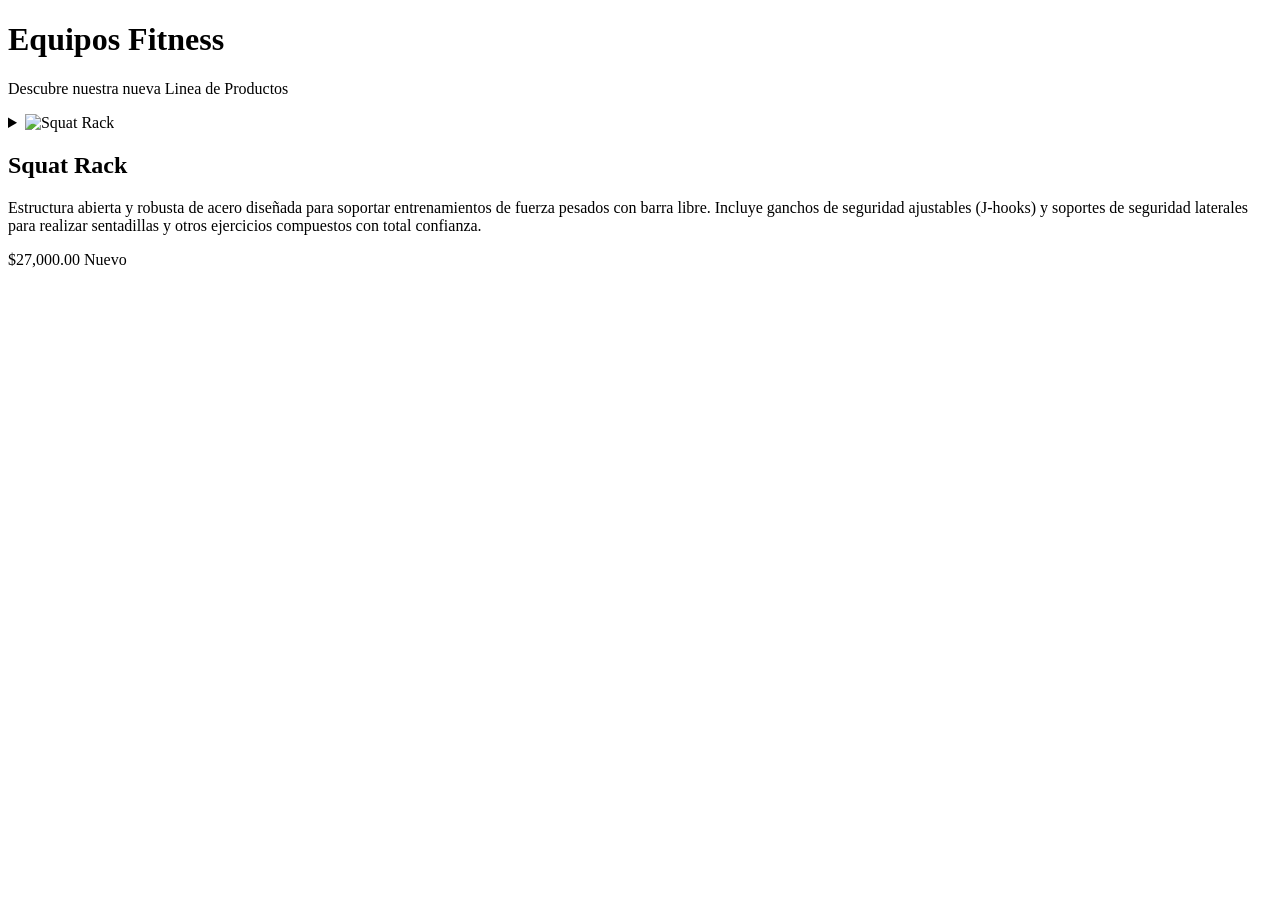
==== index.html @ a1787fb7 "docs: se adjunta el index y el README.md" ====
<!DOCTYPE html>
<html lang="en">
<head>
    <meta charset="UTF-8">
    <meta name="viewport" content="width=device-width, initial-scale=1.0">
    <title>Equipos Fitness - Nueva Linea de Productos</title>
    <link rel="stylesheet" href="./css/styles.css">
</head>
<body>
    
<header class="header">
    <div class="header__container">
        <h1 class="header__title">Equipos Fitness</h1>
        <p class="header__subtitle">Descubre nuestra nueva Linea de Productos</p>
    </div>
</header>


<main class="main">
    <section class="products">
        <div class="product__container">
            <!--  INICIO   Espacio para colocar los productos-->
            
            <div class="product-card">
                <details class="product-card__details">
                    <summary class="product-card__header">
                        <img src="./assets/img/5001.png" 
                             alt="Squat Rack" 
                             class="product-card__image">
                        <div class="product-card__body">
                            <h2 class="product-card__title">Squat Rack</h2>
                            <p class="product-card__description">
                                Estructura abierta y robusta de acero diseñada para soportar entrenamientos de fuerza pesados con barra libre. Incluye ganchos de seguridad ajustables (J-hooks) y soportes de seguridad laterales para realizar sentadillas y otros ejercicios compuestos con total confianza.
                            </p>
                            <div class="product-card__footer">
                                <spam class="product-card__price">$27,000.00</spam>
                                <span class="product-card__badge product-card__badge--new">Nuevo</span>
                                
                            </div>
                        </div>
                    </summary>

                    <div class="modal modal--product" role="dialog">
                        <div class="modal__overlay"></div>
                        <div class="modal__content">
                            <div class="modal__header">
                                <h2 class="modal__title">Squat Rack</h2>
                            </div>
                            <div class="modal__body">
                                <img 
                                    src="./assets/img/5001.png" 
                                    alt="Squat Rack" 
                                    class="modal__image"
                                >
                                <p class="modal__description">Estructura abierta y robusta de acero diseñada para soportar entrenamientos de fuerza pesados con barra libre. Incluye ganchos de seguridad ajustables (J-hooks) y soportes de seguridad laterales para realizar sentadillas y otros ejercicios compuestos con total confianza.
                                </p>
                                <div class="modal__specs">
                                    <h3 class="modal__specs-title">Especificaciones</h3>
                                    <ul class="modal__specs-list">
                                        <li><strong>Precio: </strong> $27,000.00</li>
                                        <li><strong>Disponibilidad:</strong>En stock</li>
                                        <li><strong>Condición:</strong>Nuevo</li>
                                        <li><strong>ID Producto: </strong>5001</li>
                                    </ul>
                                </div>
                            </div>
                            <div class="modal__footer">
                                <button class="modal__btn modal__btn--primary">Comprar ahora</button>
                            </div>
                        </div>
                    </div>
                </details>
            </div>
            
            <!-- FIN   Espacio para colocar los productos-->
        </div>
    </section>
</main>
</body>
</html>
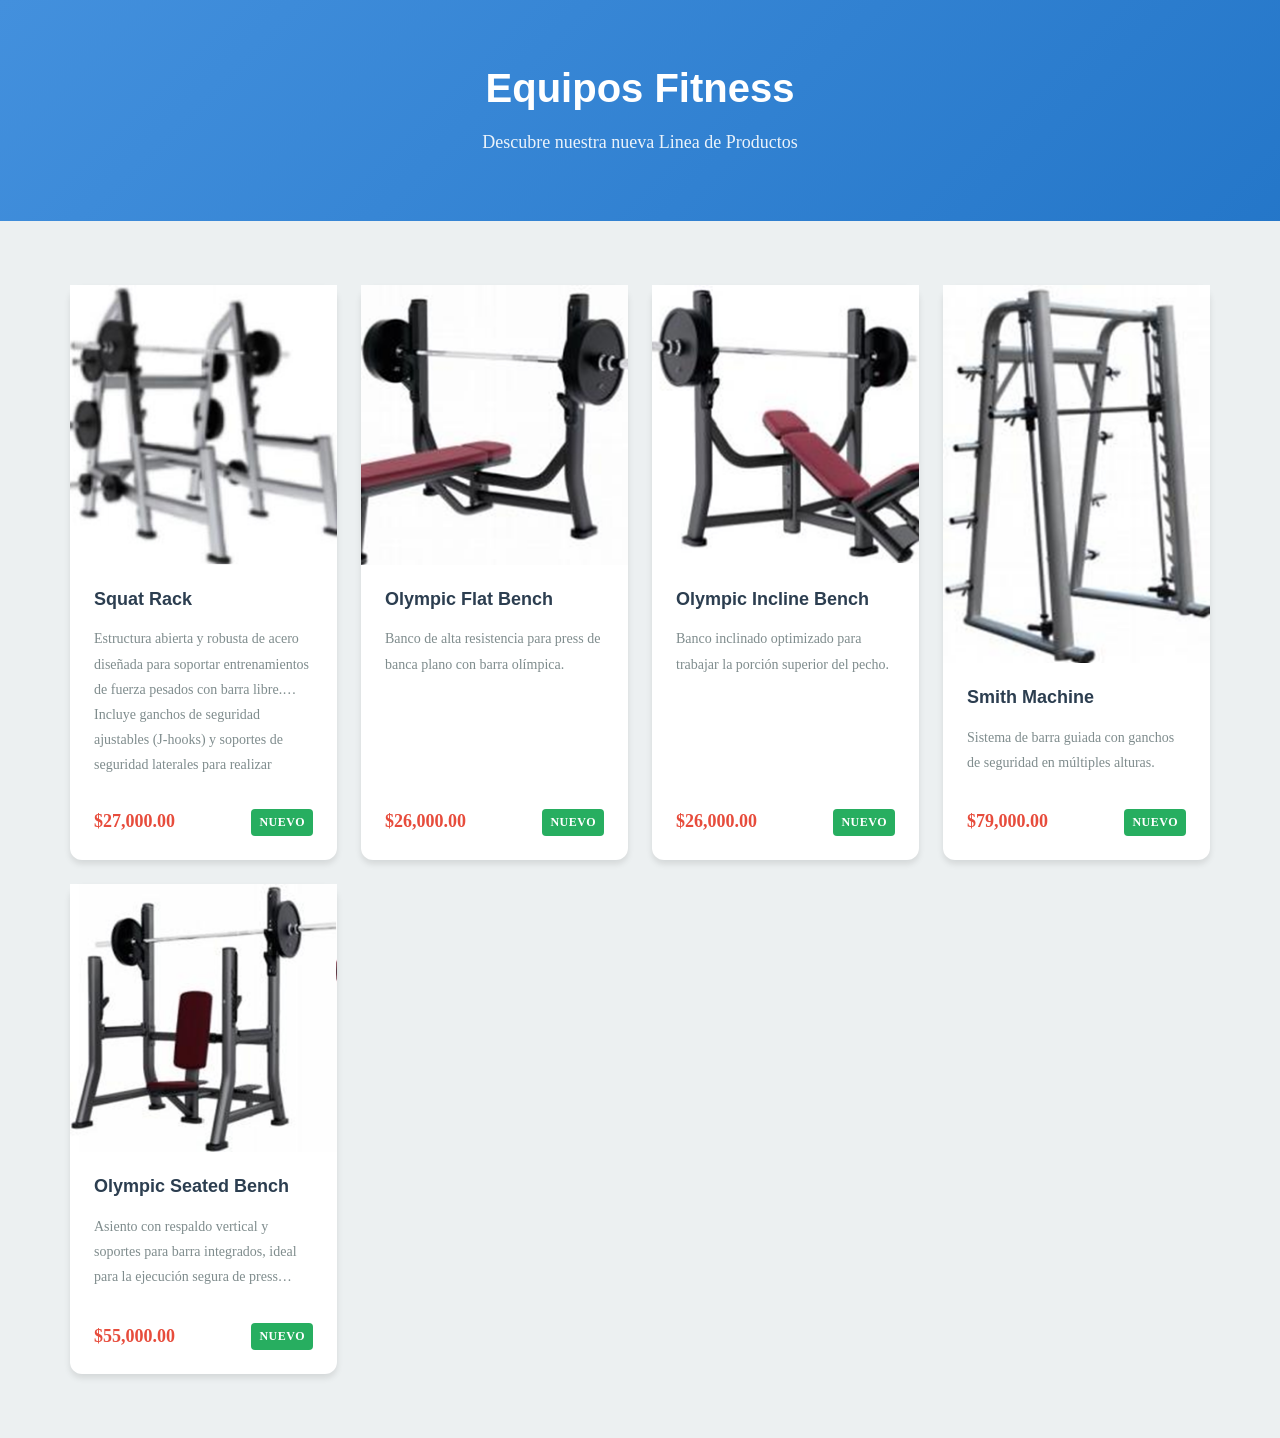
==== commit 5edaf7f6: "refactor: se movio el index fuera de src/" ====
--- a/index.html
+++ b/index.html
@@ -4,7 +4,7 @@
     <meta charset="UTF-8">
     <meta name="viewport" content="width=device-width, initial-scale=1.0">
     <title>Equipos Fitness - Nueva Linea de Productos</title>
-    <link rel="stylesheet" href="./css/styles.css">
+    <link rel="stylesheet" href="./css/sass/main.css">
 </head>
 <body>
     
@@ -18,7 +18,7 @@
 
 <main class="main">
     <section class="products">
-        <div class="product__container">
+        <div class="products__container">
             <!--  INICIO   Espacio para colocar los productos-->
             
             <div class="product-card">
@@ -33,11 +33,12 @@
                                 Estructura abierta y robusta de acero diseñada para soportar entrenamientos de fuerza pesados con barra libre. Incluye ganchos de seguridad ajustables (J-hooks) y soportes de seguridad laterales para realizar sentadillas y otros ejercicios compuestos con total confianza.
                             </p>
                             <div class="product-card__footer">
-                                <spam class="product-card__price">$27,000.00</spam>
+                                <span class="product-card__price">$27,000.00</span>
                                 <span class="product-card__badge product-card__badge--new">Nuevo</span>
                                 
                             </div>
                         </div>
+                        <span class="product-card__close-icon" aria-hidden="true"></span>
                     </summary>
 
                     <div class="modal modal--product" role="dialog">
@@ -71,9 +72,184 @@
                     </div>
                 </details>
             </div>
-            
+            <div class="product-card">
+          <details class="product-card__details">
+            <summary class="product-card__header">
+              <img src="./assets/img/5002.png" 
+                    alt="Olympic flat bench" 
+                    class="product-card__image">
+              <div class="product-card__body">
+                <h2 class="product-card__title">Olympic Flat Bench</h2>
+                <p class="product-card__description">Banco de alta resistencia para press de banca plano con barra olímpica.</p>
+                <div class="product-card__footer">
+                  <span class="product-card__price">$26,000.00</span>
+                  <span class="product-card__badge product-card__badge--new">Nuevo</span>
+                </div>
+              </div>
+            </summary>
+
+            <div class="modal modal--product" role="dialog">
+              <div class="modal__overlay"></div>
+              <div class="modal__content">
+                <div class="modal__header">
+                  <h2 class="modal__title">Olympic Flat Bench</h2>
+                </div>
+                <div class="modal__body">
+                    <img src="./assets/img/5002.png" 
+                         alt="Olympic flat bench" 
+                         class="product-card__image">
+                  <p class="modal__description">
+                    Banco de alta resistencia diseñado específicamente para press de banca plano con barra olímpica. Incorpora soportes reforzados integrados para la barra, una superficie tapizada de alta densidad antideslizante y plataformas para el observador (spotter).
+                  </p>
+                  <div class="modal__specs">
+                    <h3 class="modal__specs-title">Especificaciones</h3>
+                    <ul class="modal__specs-list">
+                      <li><strong>Precio:</strong> $26,000.00</li>
+                      <li><strong>Disponibilidad:</strong> En stock</li>
+                      <li><strong>Condición:</strong> Nuevo</li>
+                      <li><strong>ID Producto:</strong> 5002</li>
+                    </ul>
+                  </div>
+                </div>
+                <div class="modal__footer">
+                  <button class="modal__btn modal__btn--primary">Comprar Ahora</button>
+                </div>
+              </div>
+            </div>
+          </details>
+        </div>
+
+        <div class="product-card">
+          <details class="product-card__details">
+            <summary class="product-card__header">
+              <img src="./assets/img/5003.png" class="product-card__image" alt="Olympic Incline Bench">
+              <div class="product-card__body">
+                <h2 class="product-card__title">Olympic Incline Bench</h2>
+                <p class="product-card__description">Banco inclinado optimizado para trabajar la porción superior del pecho.</p>
+                <div class="product-card__footer">
+                  <span class="product-card__price">$26,000.00</span>
+                  <span class="product-card__badge product-card__badge--new">Nuevo</span>
+                </div>
+              </div>
+            </summary>
+
+            <div class="modal modal--product" role="dialog">
+              <div class="modal__overlay"></div>
+              <div class="modal__content">
+                <div class="modal__header">
+                  <h2 class="modal__title">Olympic Incline Bench</h2>
+                </div>
+                <div class="modal__body">
+                  <img src="./assets/img/5003.png" class="product-card__image" alt="Olympic Incline Bench">
+                  <p class="modal__description">
+                    Variante del banco olímpico con una inclinación fija (generalmente entre 30 y 45 grados) optimizada para enfocar el trabajo en la porción superior del músculo pectoral y los hombros anteriores.
+                  </p>
+                  <div class="modal__specs">
+                    <h3 class="modal__specs-title">Especificaciones</h3>
+                    <ul class="modal__specs-list">
+                      <li><strong>Precio:</strong> $26,000.00</li>
+                      <li><strong>Disponibilidad:</strong> En stock</li>
+                      <li><strong>Condición:</strong> Nuevo</li>
+                      <li><strong>ID Producto:</strong> 5003</li>
+                    </ul>
+                  </div>
+                </div>
+                <div class="modal__footer">
+                  <button class="modal__btn modal__btn--primary">Comprar Ahora</button>
+                </div>
+              </div>
+            </div>
+          </details>
+        </div>
+
+        
+        <div class="product-card">
+          <details class="product-card__details">
+            <summary class="product-card__header">
+              <img src="./assets/img/5018.png" alt="Smith Machine">
+              <div class="product-card__body">
+                <h2 class="product-card__title">Smith Machine</h2>
+                <p class="product-card__description">Sistema de barra guiada con ganchos de seguridad en múltiples alturas.</p>
+                <div class="product-card__footer">
+                  <span class="product-card__price">$79,000.00</span>
+                  <span class="product-card__badge product-card__badge--new">Nuevo</span>
+                </div>
+              </div>
+            </summary>
+
+            <div class="modal modal--product" role="dialog">
+              <div class="modal__overlay"></div>
+              <div class="modal__content">
+                <div class="modal__header">
+                  <h2 class="modal__title">Smith Machine</h2>
+                </div>
+                <div class="modal__body">
+                  <img src="./assets/img/5018.png" alt="Smith Machine">
+                  <p class="modal__description">
+                    Sistema de barra guiada verticalmente dentro de una estructura de acero. Ofrece ganchos de seguridad en múltiples alturas para bloquear la barra de forma instantánea, siendo ideal para entrenar con seguridad en ejercicios como sentadillas, press de banca y desplantes.
+                  </p>
+                  <div class="modal__specs">
+                    <h3 class="modal__specs-title">Especificaciones</h3>
+                    <ul class="modal__specs-list">
+                      <li><strong>Precio:</strong> $79,000.00</li>
+                      <li><strong>Disponibilidad:</strong> En stock</li>
+                      <li><strong>Condición:</strong> Nuevo</li>
+                      <li><strong>ID Producto:</strong> 5018</li>
+                    </ul>
+                  </div>
+                </div>
+                <div class="modal__footer">
+                  <button class="modal__btn modal__btn--primary">Comprar Ahora</button>
+                </div>
+              </div>
+            </div>
+          </details>
+        </div>
+        
+        <div class="product-card">
+          <details class="product-card__details">
+            <summary class="product-card__header">
+              <img src="./assets/img/5005.png" alt=" Olympic Seated Bench ">
+              <div class="product-card__body">
+                <h2 class="product-card__title"> Olympic Seated Bench </h2>
+                <p class="product-card__description">Asiento con respaldo vertical y soportes para barra integrados, ideal para la ejecución segura de press militar para hombros y otros ejercicios con barra en posición sentada.</p>
+                <div class="product-card__footer">
+                  <span class="product-card__price">$55,000.00</span>
+                  <span class="product-card__badge product-card__badge--new">Nuevo</span>
+                </div>
+              </div>
+            </summary>
+
+            <div class="modal modal--product" role="dialog">
+              <div class="modal__overlay"></div>
+              <div class="modal__content">
+                <div class="modal__header">
+                  <h2 class="modal__title">Olympic Seated Bench</h2>
+                </div>
+                <div class="modal__body">
+                  <img src="./assets/img/5005.png" alt="Olympic Seated Bench">
+                  <p class="modal__description">
+                    Asiento con respaldo vertical y soportes para barra integrados, ideal para la ejecución segura de press militar para hombros y otros ejercicios con barra en posición sentada.
+                  </p>
+                  <div class="modal__specs">
+                    <h3 class="modal__specs-title">Especificaciones</h3>
+                    <ul class="modal__specs-list">
+                      <li><strong>Precio:</strong> $55,000.00</li>
+                      <li><strong>Disponibilidad:</strong> En stock</li>
+                      <li><strong>Condición:</strong> Nuevo</li>
+                      <li><strong>ID Producto:</strong> 5102</li>
+                    </ul>
+                  </div>
+                </div>
+                <div class="modal__footer">
+                  <button class="modal__btn modal__btn--primary">Comprar Ahora</button>
+                </div>
+              </div>
+            </div>
+          </details>
+        </div>
             <!-- FIN   Espacio para colocar los productos-->
-        </div>
+      </div>
     </section>
 </main>
 </body>
--- a/css/sass/main.css
+++ b/css/sass/main.css
@@ -0,0 +1,558 @@
+* {
+  margin: 0;
+  padding: 0;
+  box-sizing: border-box;
+}
+
+html {
+  font-size: 16px;
+  scroll-behavior: smooth;
+}
+
+body {
+  font-family: -apple-system, BlinkMacSystemFont, "segoe UI", Roboto, "Helvetica Neue, Arial, sans-serif";
+  font-size: 16px;
+}
+
+body {
+  font-family: -apple-system, BlinkMacSystemFont, "segoe UI", Roboto, "Helvetica Neue, Arial, sans-serif";
+  font-size: 16px;
+  line-height: 1.6;
+  color: #2c3e50;
+  background-color: #ffffff;
+  -webkit-font-smoothing: antialiased;
+  -moz-osx-font-smoothing: grayscale;
+}
+
+h1, h2, h3, h4, h5, h6 {
+  font-family: "Segoe UI", Roboto, "Helvetica Neue", Arial, sans-serif;
+  font-weight: 700;
+  line-height: 1.2;
+}
+
+h1 {
+  font-size: 32px;
+}
+
+h2 {
+  font-size: 24px;
+}
+
+h3 {
+  font-size: 18px;
+}
+
+p {
+  margin-bottom: 16px;
+}
+p:last-child {
+  margin-bottom: 0;
+}
+
+a {
+  color: #3498db;
+  text-decoration: none;
+  transition: color 250ms ease-in-out;
+}
+a:hover {
+  color: rgb(33.1380753138, 125.1882845188, 186.8619246862);
+}
+
+img {
+  max-width: 100%;
+  height: auto;
+  display: block;
+}
+
+button {
+  font-family: inherit;
+  font-size: inherit;
+  border: none;
+  cursor: pointer;
+  background: none;
+  padding: 0;
+  transition: all 250ms ease-in-out;
+}
+
+input, textarea, select {
+  font-family: inherit;
+  font-size: inherit;
+}
+
+ul, ol {
+  list-style: none;
+}
+
+details {
+  cursor: pointer;
+}
+
+summary {
+  list-style: none;
+}
+summary::-webkit-details-marker {
+  display: none;
+}
+
+.product-card {
+  display: flex;
+  flex-direction: column;
+  height: 100%;
+  border-radius: 12px;
+  overflow: visible;
+  background-color: #ffffff;
+  box-shadow: 0 4px 6px rgba(0, 0, 0, 0.1);
+  transition: box-shadow 250ms ease-in-out;
+}
+.product-card:hover {
+  box-shadow: 0 10px 15px rgba(0, 0, 0, 0.15);
+}
+.product-card__details {
+  display: flex;
+  flex-direction: column;
+  height: 100%;
+}
+.product-card__header {
+  display: flex;
+  flex-direction: column;
+  height: 100%;
+  cursor: pointer;
+  text-decoration: none;
+  color: inherit;
+  padding: 0;
+  border: none;
+  background: none;
+  transition: background-color 250ms ease-in-out;
+}
+.product-card__header:hover {
+  background-color: rgba(52, 152, 219, 0.02);
+}
+.product-card__header:focus-visible:focus-visible {
+  outline: 2px solid #3498db;
+  outline-offset: 2px;
+}
+.product-card__image {
+  width: 100%;
+  height: 250px;
+  -o-object-fit: cover;
+     object-fit: cover;
+  -o-object-position: center;
+     object-position: center;
+  background-color: #ecf0f1;
+}
+@media (min-width: 768px) {
+  .product-card__image {
+    height: 280px;
+  }
+  .product-card__image-placeholder {
+    height: 220px;
+  }
+}
+.product-card__image-placeholder {
+  width: 100%;
+  height: 250px;
+  background: linear-gradient(135deg, #ecf0f1 0%, rgb(221.3181818182, 228.4090909091, 230.1818181818) 100%);
+  display: flex;
+  align-items: center;
+  justify-content: center;
+  color: #7f8c8d;
+  font-size: 14px;
+  text-align: center;
+  padding: 16px;
+}
+@media (min-width: 768px) {
+  .product-card__image-placeholder {
+    height: 280px;
+  }
+}
+.product-card__body {
+  display: flex;
+  flex-direction: column;
+  flex: 1;
+  padding: 24px;
+  gap: 16px;
+}
+.product-card__title {
+  font-size: 18px;
+  font-weight: 700;
+  color: #2c3e50;
+  display: -webkit-box;
+  -webkit-line-clamp: 2;
+  -webkit-box-orient: vertical;
+  overflow: hidden;
+}
+.product-card__description {
+  font-size: 14px;
+  color: #7f8c8d;
+  line-height: 1.8;
+  flex: 1;
+  display: -webkit-box;
+  -webkit-line-clamp: 3;
+  -webkit-box-orient: vertical;
+  overflow: hidden;
+}
+.product-card__footer {
+  display: flex;
+  align-items: center;
+  justify-content: space-between;
+  align-items: flex-end;
+  gap: 16px;
+}
+.product-card__price {
+  font-size: 18px;
+  font-weight: 700;
+  color: #e74c3c;
+}
+.product-card__badge {
+  display: inline-block;
+  padding: 4px 8px;
+  font-size: 12px;
+  font-weight: 600;
+  border-radius: 4px;
+  text-transform: uppercase;
+  letter-spacing: 0.5px;
+}
+.product-card__badge--new {
+  background-color: #27ae60;
+  color: #ffffff;
+}
+.product-card__badge--sale {
+  background-color: #e74c3c;
+  color: #ffffff;
+}
+.product-card__badge--featured {
+  background-color: #f39c12;
+  color: #ffffff;
+}
+.product-card--featured {
+  border: 2px solid #e74c3c;
+}
+.product-card--featured .product-card__badge--featured {
+  display: flex;
+}
+.product-card__close-icon {
+  display: none;
+}
+
+details.product-card__details[open] > .product-card__header {
+  position: fixed;
+  top: 16px;
+  right: 16px;
+  z-index: 2001;
+  width: 44px;
+  height: 44px;
+  padding: 0;
+  overflow: hidden;
+  border-radius: 50%;
+  background-color: #e74c3c;
+  box-shadow: 0 10px 15px rgba(0, 0, 0, 0.15);
+}
+
+details.product-card__details[open] .product-card__close-icon {
+  display: block;
+  position: relative;
+  width: 100%;
+  height: 100%;
+}
+
+details.product-card__details[open] .product-card__close-icon::before,
+details.product-card__details[open] .product-card__close-icon::after {
+  content: "";
+  position: absolute;
+  top: 21px;
+  left: 10px;
+  width: 24px;
+  height: 2px;
+  background-color: #ffffff;
+}
+
+details.product-card__details[open] .product-card__close-icon::before {
+  transform: rotate(45deg);
+}
+
+details.product-card__details[open] .product-card__close-icon::after {
+  transform: rotate(45deg);
+}
+
+.modal {
+  position: fixed;
+  inset: 0;
+  display: flex;
+  align-items: center;
+  justify-content: center;
+  visibility: hidden;
+  opacity: 0;
+  z-index: 2000;
+  pointer-events: none;
+  overflow: hidden;
+  transition: opacity 250ms ease-in-out, visibility 250ms ease-in-out;
+}
+details[open] .modal {
+  visibility: visible;
+  opacity: 1;
+  pointer-events: auto;
+}
+.modal__overlay {
+  position: absolute;
+  inset: 0;
+  background-color: rgba(0, 0, 0, 0.7);
+  z-index: 0;
+}
+.modal__content {
+  position: relative;
+  z-index: 1;
+  width: min(90%, 700px);
+  max-height: 90vh;
+  overscroll-behavior: contain;
+  background-color: #ffffff;
+  border-radius: 12px;
+  overflow-y: auto;
+  box-shadow: 0 20px 25px rgba(0, 0, 0, 0.2);
+}
+.modal__content::-webkit-scrollbar {
+  width: 8px;
+}
+.modal__content::-webkit-scrollbar-track {
+  background: #ecf0f1;
+}
+.modal__content::-webkit-scrollbar-thumb {
+  background: #bdc3c7;
+  border-radius: 4px;
+}
+.modal__content::-webkit-scrollbar-thumb:hover {
+  background: rgb(161.4098360656, 169.9180327869, 175.5901639344);
+}
+@media (min-width: 768px) {
+  .modal__content {
+    width: 95%;
+    max-width: 700px;
+  }
+}
+.modal__content {
+  cursor: default;
+}
+.modal__header {
+  padding: 24px;
+  border-bottom: 1px solid #bdc3c7;
+  background-color: #ecf0f1;
+  position: sticky;
+  top: 0;
+  z-index: 1;
+}
+.modal__title {
+  font-size: 24px;
+  font-weight: 700;
+  color: #2c3e50;
+}
+.modal__body {
+  padding: 24px;
+  display: flex;
+  flex-direction: column;
+  gap: 24px;
+}
+.modal__image {
+  display: block;
+  width: 100%;
+  max-height: 400px;
+  -o-object-fit: contain;
+     object-fit: contain;
+  background-color: #ecf0f1;
+  -o-object-position: center;
+     object-position: center;
+  border-radius: 8px;
+}
+.modal__image-placeholder {
+  width: 100%;
+  height: 300px;
+  background: linear-gradient(135deg, #ecf0f1 0%, rgb(221.3181818182, 228.4090909091, 230.1818181818) 100%);
+  display: flex;
+  align-items: center;
+  justify-content: center;
+  color: #7f8c8d;
+  font-size: 16px;
+  border-radius: 8px;
+  text-align: center;
+}
+.modal__description {
+  font-size: 16px;
+  color: #7f8c8d;
+  line-height: 1.8;
+}
+.modal__specs {
+  border-top: 1px solid #bdc3c7;
+  border-bottom: 1px solid #bdc3c7;
+  padding: 16px 0;
+}
+.modal__specs-title {
+  font-size: 16px;
+  font-weight: 700;
+  color: #2c3e50;
+  margin-bottom: 16px;
+}
+.modal__specs-list {
+  display: flex;
+  flex-direction: column;
+  gap: 8px;
+}
+.modal__specs-list li {
+  font-size: 14px;
+  color: #7f8c8d;
+  line-height: 1.8;
+}
+.modal__specs-list li strong {
+  color: #2c3e50;
+  font-weight: 600;
+}
+.modal__footer {
+  padding: 24px;
+  border-top: 1px solid #bdc3c7;
+  background-color: #ecf0f1;
+  display: flex;
+  gap: 16px;
+  justify-content: flex-end;
+}
+.modal__btn {
+  padding: 8px 24px;
+  font-size: 16px;
+  font-weight: 600;
+  border-radius: 8px;
+  transition: all 250ms ease-in-out;
+}
+.modal__btn:focus-visible {
+  outline: 2px solid #3498db;
+  outline-offset: 2px;
+}
+.modal__btn--primary {
+  background-color: #e74c3c;
+  color: #ffffff;
+}
+.modal__btn--primary:hover {
+  background-color: rgb(213.698630137, 43.8356164384, 26.301369863);
+  transform: translateY(-2px);
+  box-shadow: 0 4px 6px rgba(0, 0, 0, 0.1);
+}
+.modal__btn--primary:active {
+  transform: translateY(0);
+}
+.modal__btn--secondary {
+  background-color: #ffffff;
+  color: #2c3e50;
+  border: 1px solid #bdc3c7;
+}
+.modal__btn--secondary:hover {
+  border-color: #2c3e50;
+  background-color: #ecf0f1;
+}
+
+@keyframes slideUp {
+  from {
+    transform: translateY(30px);
+    opacity: 0;
+  }
+  to {
+    transform: translateY(0);
+    opacity: 1;
+  }
+}
+@media (max-height: 600px) {
+  .modal__content {
+    max-height: 95vh;
+  }
+}
+.header {
+  background: linear-gradient(135deg, #4390dd 0%, rgb(36.2972972973, 118.5, 200.7027027027) 100%);
+  color: #ffffff;
+  padding: 64px 16px;
+  text-align: center;
+}
+.header__container {
+  max-width: 1140px;
+  margin: 0 auto;
+}
+.header__title {
+  font-size: 32px;
+  margin-bottom: 16px;
+}
+@media (min-width: 768px) {
+  .header__title {
+    font-size: 40px;
+  }
+}
+.header__subtitle {
+  font-size: 18px;
+  opacity: 0.9;
+  margin: 0;
+}
+
+.main {
+  min-height: calc(100vh - 200px);
+}
+
+.footer {
+  background-color: #34495e;
+  color: #ffffff;
+  padding: 48px 16px;
+  text-align: center;
+  margin-top: 64px;
+}
+.footer__container {
+  max-width: 1140px;
+  margin: 0 auto;
+}
+.footer__text {
+  margin: 0;
+  opacity: 0.8;
+}
+
+.container {
+  width: 100%;
+  margin: 0 auto;
+  padding: 0 16px;
+}
+@media (min-width: 576px) {
+  .container {
+    max-width: 540px;
+  }
+}
+@media (min-width: 768px) {
+  .container {
+    max-width: 720px;
+  }
+}
+@media (min-width: 992px) {
+  .container {
+    max-width: 960px;
+  }
+}
+@media (min-width: 1200px) {
+  .container {
+    max-width: 1140px;
+  }
+}
+
+.products {
+  padding: 64px 16px;
+  background-color: #ecf0f1;
+}
+.products__container {
+  display: grid;
+  grid-template-columns: repeat(1, 1fr);
+  gap: 24px;
+  max-width: 1140px;
+  margin: 0 auto;
+}
+@media (min-width: 576px) {
+  .products__container {
+    grid-template-columns: repeat(2, 1fr);
+  }
+}
+@media (min-width: 992px) {
+  .products__container {
+    grid-template-columns: repeat(3, 1fr);
+  }
+}
+@media (min-width: 1200px) {
+  .products__container {
+    grid-template-columns: repeat(4, 1fr);
+  }
+}/*# sourceMappingURL=main.css.map */
